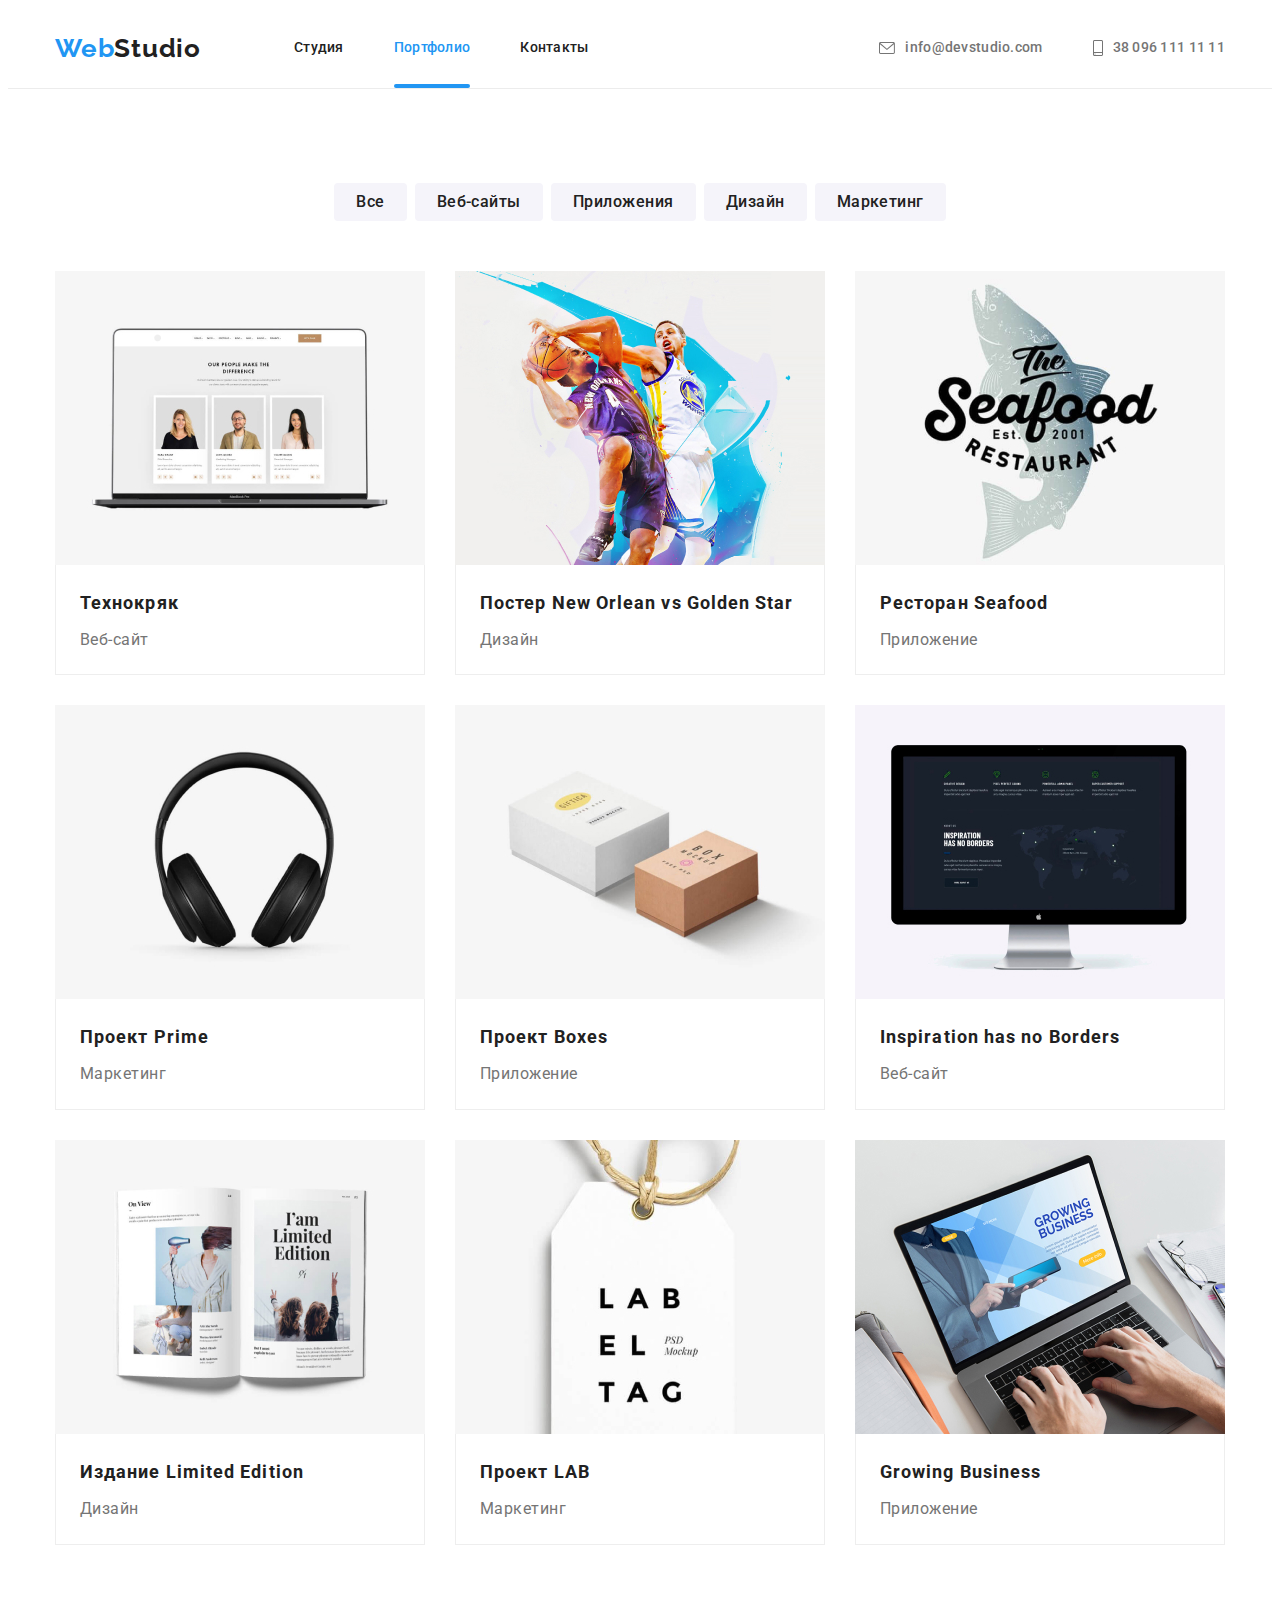
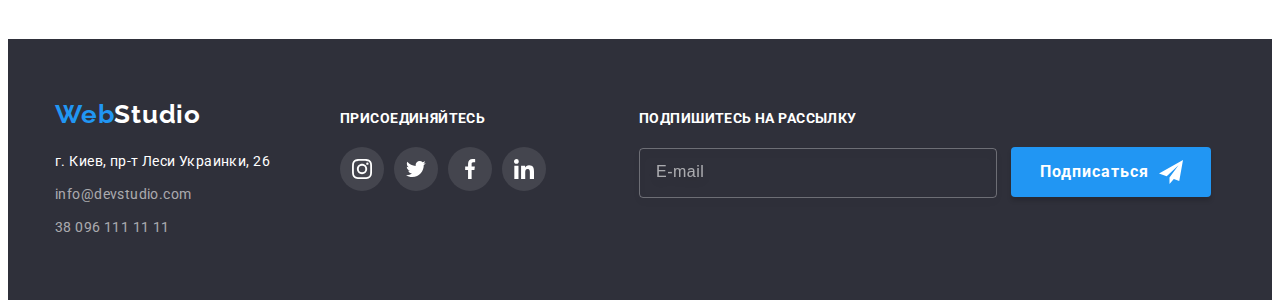
==== portfolio.html @ bb006e95 "Initial commit" ====
<!DOCTYPE html>
<html lang="en">
  <head>
    <meta charset="UTF-8" />
    <meta http-equiv="X-UA-Compatible" content="IE=edge" />
    <meta name="viewport" content="width=device-width, initial-scale=1.0" />
    <title>Document</title>
    
    <link rel="preconnect" href="https://fonts.googleapis.com" />
    <link rel="preconnect" href="https://fonts.gstatic.com" crossorigin />
    <link
      href="https://fonts.googleapis.com/css2?family=Neonderthaw&family=Raleway:wght@700&display=swap"
      rel="stylesheet"
    />
    <link rel="preconnect" href="https://fonts.googleapis.com" />
    <link rel="preconnect" href="https://fonts.gstatic.com" crossorigin />
    <link
      href="https://fonts.googleapis.com/css2?family=Roboto:wght@400;500;700;900&display=swap"
      rel="stylesheet"
    /> <link rel="stylesheet" href="https://cdnjs.cloudflare.com/ajax/libs/modern-normalize/1.1.0/modern-normalize.min.css" integrity="sha512-wpPYUAdjBVSE4KJnH1VR1HeZfpl1ub8YT/NKx4PuQ5NmX2tKuGu6U/JRp5y+Y8XG2tV+wKQpNHVUX03MfMFn9Q==" crossorigin="anonymous" referrerpolicy="no-referrer" />
    <link rel="stylesheet" href="./css/styles.css" />
  </head>
  
  <body>
    <header class="header">
      <div class="container-h nav-main">
      <a class="logo" href=""><span>Web</span>Studio</a>
      <nav>
        <ul class="pf-list">
          <li class="list"><a class="link " href="./index.html">Студия</a></li>
          <li class="list">
            <a class="link current" href=>Портфолио</a>
          </li>
          <li class="list"><a class="link" href="">Контакты</a></li>
        </ul>
      </nav>
     <div class="nav-flex">
      <a class="kontakt" href="mailto:info@devstudio.com"><svg class="kontakt-icon" width="16" height="12">
        <use href="./images/sprite.svg#icon-envelope"></use></svg>info@devstudio.com</a>
      <a class="kontakt" href="tel:+380961111111"><svg class="kontakt-icon" width="10" height="16">
        <use href="./images/sprite.svg#icon-smartphone"></use>        
      </svg>38 096 111 11 11</a>
      </div>
      </div>
    </header>
    <main>
      <!-- создаю список кнопок для блока фильтер -->
      <section class="portfolio">
        <div class="container">
         <div class="frame">  
          <ul class="filter">
        <li class="list-button"><button class="button" type="button">Все</button></li>
        <li class="list-button"><button class="button" type="button">Веб-сайты</button></li>
        <li class="list-button"><button class="button" type="button">Приложения</button></li>
        <li class="list-button"><button class="button" type="button">Дизайн</button></li>
        <li class="list-button"><button class="button" type="button">Маркетинг</button></li>
      </ul>
      </div>  
      <!-- создаю секцию портфолио -->
      <!-- <h1>Портфолио</h1> Логический заголовок -->
     <ul class="list-project">
         <li class="item"> 
             <a class=" link-projekt" href="">
              <div class="move-up">  
            <img
              src="./images/tehcrack.jpg"
              alt="Технокряк"
              width="370"
              height="294"
            />
            <p class="desc-card">Ресурс предлагает комплексные предложения с разным уровнем функционала и сервисов. Все это позволит посетителю получить исчерпывающие сведения о компании или частном лице.</p></div>
            <div class="desc-item"> 
            <h2 class="title">Технокряк</h1>
            <p class="desc">Веб-сайт</p></div></a>
            
          </li>
          
          <li class="item"> <a class="link-projekt" href="">
            <div class="move-up">
            <img
              src="./images/new-orlean.jpg"
              alt="Постер"
              width="370"
              height="294"
            />  <p class="desc-card">Ресурс предлагает комплексные предложения с разным уровнем функционала и сервисов. Все это позволит посетителю получить исчерпывающие сведения о компании или частном лице.</p></div><div class="desc-item">
            <h2 class="title">Постер New Orlean vs Golden Star</h1>
            <p class="desc">Дизайн</p></div></a>
          </li>
          <li class="item"> <a class="link-projekt" href="">
           <div class="move-up"> <img
              src="./images/seafood.jpg"
              alt="Морепродукты"
              width="370"
              height="294"
            />  <p class="desc-card">Ресурс предлагает комплексные предложения с разным уровнем функционала и сервисов. Все это позволит посетителю получить исчерпывающие сведения о компании или частном лице.</p></div><div class="desc-item">
            <h2 class="title">Ресторан Seafood</h1>
            <p class="desc">Приложение</p></div></a>
          </li>
          <li class="item"> <a class="link-projekt" href="">
           <div class="move-up"> <img
              src="./images/prime.jpg"
              alt="Наушники"
              width="370"
              height="294"
            />  <p class="desc-card">Ресурс предлагает комплексные предложения с разным уровнем функционала и сервисов. Все это позволит посетителю получить исчерпывающие сведения о компании или частном лице.</p></div><div class="desc-item">
            <h2 class="title">Проект Prime</h1>
            <p class="desc">Маркетинг</p></div></a>
          </li>
          
          <li class="item"> <a class="link-projekt" href="">
            <div class="move-up"><img
              src="./images/boxes.jpg"
              alt="Посылка"
              width="370"
              height="294"
            />  <p class="desc-card">Ресурс предлагает комплексные предложения с разным уровнем функционала и сервисов. Все это позволит посетителю получить исчерпывающие сведения о компании или частном лице.</p></div><div class="desc-item">
            <h2 class="title">Проект Boxes</h1>
            <p class="desc">Приложение</p></div></a>
          </li>
          <li class="item"> <a class="link-projekt" href="">
            <div class="move-up"><img
              src="./images/borders.jpg"
              alt="Интерпритация границ"
              width="370"
              height="294"
            />  <p class="desc-card">Ресурс предлагает комплексные предложения с разным уровнем функционала и сервисов. Все это позволит посетителю получить исчерпывающие сведения о компании или частном лице.</p></div><div class="desc-item">
            <h2 class="title">Inspiration has no Borders</h1>
            <p class="desc">Веб-сайт</p></div></a>
          </li>
          <li class="item"> <a class="link-projekt" href="">
            <div class="move-up"><img
              src="./images/limited-edition.jpg"
              alt="Ограниченное издание"
              width="370"
              height="294"
            />  <p class="desc-card">Ресурс предлагает комплексные предложения с разным уровнем функционала и сервисов. Все это позволит посетителю получить исчерпывающие сведения о компании или частном лице.</p></div><div class="desc-item">
            <h2 class="title">Издание Limited Edition</h1>
            <p class="desc">Дизайн</p></div></a>
          </li>
          <li class="item"> <a class="link-projekt" href="">
            <div class="move-up"><img src="./images/lab.jpg" alt="Лейбел" width="370" height="294" />
             <p class="desc-card">Ресурс предлагает комплексные предложения с разным уровнем функционала и сервисов. Все это позволит посетителю получить исчерпывающие сведения о компании или частном лице.</p></div> <div class="desc-item"><h2 class="title">Проект LAB</h2>
            <p class="desc">Маркетинг</p></div></a>
          </li>
          <li class="item"> <a class="link-projekt" href="">
            <div class="move-up"><img
              src="./images/growing-bussines.jpg"
              alt="Бизнес рост"
              width="370"
              height="294"
            /> <p class="desc-card">Ресурс предлагает комплексные предложения с разным уровнем функционала и сервисов. Все это позволит посетителю получить исчерпывающие сведения о компании или частном лице.</p></div> <div class="desc-item">
            <h2 class="title">Growing Business</h1>
            <p class="desc">Приложение</p></div></a>
          </li>
        </ul>
        </div>
      </section>
    </main>
  </body>

 <footer class="footer">
      <div class="container">
        <div class="right-flex">
        <div class="otstup">
          <a class="logo-footer" href=""><span>Web</span>Studio</a>
       <address class="address">г. Киев, пр-т Леси Украинки, 26</address>
      <address class="address-kontakt">
        <a class="info" href="mailto:info@devstudio.com">info@devstudio.com</a><br />
        <a class="info" href="tel:+380961111111">38 096 111 11 11</a>
      </address>
      </div>
      <div class="footer-flex">
       <p class="push-net">Присоединяйтесь</P>
       <ul class="footer-list"><li class="footer-link"><a class="link-icon" href=""><svg class="link-svg" width="20" height="20"><use href="./images/sprite.svg#icon-instagram-footer"></use></svg></a></li>
       <li class="footer-link"><a class="link-icon" href=""><svg class="link-svg" width="20" height="20"><use href="./images/sprite.svg#icon-group-footer"></use></svg></a></li>
       <li class="footer-link"><a class="link-icon" href=""><svg class="link-svg" width="20" height="20"><use href="./images/sprite.svg#icon-facebook-footer"></use></svg></a></li>
       <li class="footer-link"><a class="link-icon" href=""><svg class="link-svg" width="20" height="20"><use href="./images/sprite.svg#icon-linkedin-footer"></use></svg></a></li></ul>
      </div>
       <!-- начинаю делать форму на подписку -->
        <form class="subscribe" action="" >
          <label class="sign-up" for="email" name="user email">Подпишитесь на рассылку</label>
         <div> <input class="put-sign" id="email" type="email" placeholder="E-mail">
          <button class="sign-up-button" type="submit">Подписаться<svg class="send-svg" width="24" height="24">
            <use href="./images/sprite.svg#icon-send"></use></svg></button></div>
        </form>
      </div>
        </div>
      
    </footer>
</html>
---- css/styles.css ----
/* создаем палитру цветов */
/* цвет фона #FFFFFF */
/* основной цвет #212121 */
/* второй цвет  #757575 */
/* цвет акцента  color: #2196F3;*/

:root {
  --akcent-color: #2196f3;
  --second-color: #757575;
  --background: #f5f4fa;
  --white-color: #ffffff;
}

html {
  box-sizing: border-box;
}
*,
*::before,
*::after {
  box-sizing: border-box;
}

body {
  background-color: #ffffff;
  color: #212121;
  font-family: Roboto, sans-serif;
}

img {
  display: block;
}

/*оформляем шапку  */
/* логотип */
.header {
  border-bottom: 1px solid #ececec;
}

.container-h {
  width: 1200px;
  padding: 0 15px;
  margin-left: auto;
  margin-right: auto;
}
.container {
  width: 1200px;
  padding: 0 15px;
  margin-left: auto;
  margin-right: auto;
}

.nav-main {
  display: flex;
  align-items: center;
}

.logo {
  font-family: Raleway;
  font-weight: 700;
  font-size: 26px;
  line-height: 1.19;
  letter-spacing: 0.03em;
  text-decoration: none;
  color: #212121;
}

.logo span {
  color: var(--akcent-color);
}

/* .logo:hover,
.logo:focus {
  text-decoration: underline var(--akcent-color);
} */

.pf-list {
  display: flex;
  margin-left: 93px;
  margin-top: 0;
  margin-bottom: 0;
  padding: 0;
  font-weight: 500;
  font-size: 14px;
  line-height: 1.14;
  letter-spacing: 0.02em;
  list-style: none;
}
.pf-list .list:not(:last-child) {
  margin-right: 50px;
}

.link {
  display: block;
  text-decoration: none;
  list-style: none;
  color: #212121;
  padding-top: 32px;
  padding-bottom: 32px;

  transition-property: color;
  transition-duration: 250ms;
  transition-timing-function: cubic-bezier(0.4, 0, 0.2, 1);
}

.link.current {
  position: relative;
  color: var(--akcent-color);
  text-decoration: none;
}

/* начинаю делать нижнее подчеркивание на текущей странице */

.link.current::after {
  content: "";
  display: block;
  position: absolute;
  width: 100%;
  height: 4px;
  bottom: 0;
  background: #2196f3;
  border-radius: 2px;
}

/*  */

.link:hover,
.link:focus {
  color: var(--akcent-color);
}

.kontakt {
  text-decoration: none;
  color: var(--second-color);
  font-family: Roboto;
  font-weight: 500;
  font-size: 14px;
  line-height: 1.14;
  letter-spacing: 0.02em;
  display: flex;
  align-items: center;

  transition: color 250ms cubic-bezier(0.4, 0, 0.2, 1),
    fill 250ms cubic-bezier(0.4, 0, 0.2, 1);
}
.kontakt-icon {
  margin-right: 10px;
}
.kontakt-icon {
  fill: currentColor;
}
.nav-flex {
  display: flex;
  margin-left: auto;
}
.nav-flex .kontakt:not(:last-child) {
  margin-right: 50px;
}

.kontakt:hover,
.kontakt:focus {
  color: var(--akcent-color);
  fill: var(--akcent-color);
}

/* начинаю оформление кнопок */
.portfolio {
  /* margin-top: 94px; - спорный момент */
  padding-top: 94px;
  padding-bottom: 94px;
}
/* .frame {
} */
.filter {
  list-style: none;
  display: flex;
  justify-content: center;
  margin: 0;
  padding: 0;
  margin-bottom: 50px;
}
.filter .list-button:not(:last-child) {
  margin-right: 8px;
}

.button {
  padding-top: 6px;
  padding-bottom: 6px;
  padding-left: 22px;
  padding-right: 22px;
  font-family: Roboto;
  font-weight: 500;
  font-size: 16px;
  line-height: 1.6;
  text-align: center;
  letter-spacing: 0.03em;
  color: #212121;
  background-color: #f5f4fa;
  border: none;
  border-radius: 4px;
  cursor: pointer;
  transition: background-color 250ms cubic-bezier(0.4, 0, 0.2, 1),
    box-shadow 250ms cubic-bezier(0.4, 0, 0.2, 1);
}

.button:hover,
.button:focus {
  color: #ffffff;
  background-color: var(--akcent-color);
}
/* начинаю делать секцию с проэктами */
.link-projekt {
  text-decoration: none;
  color: inherit;
}

.list-project {
  list-style: none;
  display: flex;
  flex-wrap: wrap;
  /* margin: -15px; - древний способ */
  /* margin: -15px -15px; */
  margin: 0;
  /* адаптивный метод  */
  /* margin-right: -30px;
  margin-top: -30px; */
  padding: 0;
}
/* олдскул */
/* .list-project .item {
  margin: 15px 15px;
} */

/* чере функци calc адаптивный способ */
/* .list-project .item {
  flex-basis: calc(100% / 3 - 30px);
  margin-left: 30px;
  margin-top: 30px;
} */

.list-project .item {
  position: relative;
  width: 370px;
  /* margin: 15px; - древний способ */
  margin-right: 30px;
  background-color: #ffffff;
  transition: box-shadow 250ms cubic-bezier(0.4, 0, 0.2, 1);
}

/* начинаю делать анимацию */
.move-up {
  position: relative;
  overflow: hidden;
}
.desc-card {
  position: absolute;
  top: 0;

  width: 100%;
  height: 100%;
  transform: translateY(100%);
  margin: 0;
  padding: 63px 24px;
  font-size: 18px;
  line-height: 1.55;
  color: #ffffff;
  background-color: rgba(33, 150, 243, 0.9);
  letter-spacing: 0.03em;
  transition: transform 250ms cubic-bezier(0.4, 0, 0.2, 1);
  /* overflow: hidden; */
  opacity: 0;
}

.list-project .item:hover,
.list-project .item:focus {
  box-shadow: 0px 1px 1px rgba(0, 0, 0, 0.12), 0px 4px 4px rgba(0, 0, 0, 0.06),
    1px 4px 6px rgba(0, 0, 0, 0.16);
  cursor: pointer;
}

.item:hover .desc-card,
.item:focus .desc-card {
  transform: translateY(0);
  opacity: 1;
}

.list-project .item:nth-last-child(-n + 6) {
  margin-top: 30px;
}
.list-project .item:nth-child(3n) {
  margin-right: 0;
}
.title {
  margin-top: 0;
  margin-bottom: 4px;
  font-weight: 700;
  font-size: 18px;
  line-height: 2;
  letter-spacing: 0.06em;
}

/* .title:hover {
  color: var(--akcent-color);
  cursor: default;
} */

.desc {
  margin-top: 0;
  margin-bottom: 0;
  font-size: 16px;
  line-height: 1.87;
  letter-spacing: 0.03em;
  color: var(--second-color);
}
.desc-item {
  padding-top: 20px;
  padding-bottom: 20px;
  padding-left: 24px;
  border-bottom: 1px solid #eeeeee;
  border-left: 1px solid #eeeeee;
  border-right: 1px solid #eeeeee;
}
/*начинаю работу над футером */
.otstup {
  margin-right: 70px;
}
.address {
  /* max-width: 231px;
  margin-right: 70px; */
  font-size: 14px;
  line-height: 1.7;
  letter-spacing: 0.03em;
  color: #ffffff;
  font-style: normal;
  margin-top: 20px;
  margin-bottom: 9px;
}
.address-kontakt {
  display: inline;
}
.info {
  display: inline-flex;
}
.footer {
  background: #2f303a;
  padding-top: 60px;
  padding-bottom: 60px;
}
.info {
  text-decoration: none;
  font-size: 14px;
  line-height: 1.7;
  letter-spacing: 0.03em;
  color: rgba(255, 255, 255, 0.6);
  font-style: normal;
  transition: color 250ms cubic-bezier(0.4, 0, 0.2, 1);
}
.info:hover,
.info:focus {
  color: var(--akcent-color);
}
.info:first-child {
  display: inline-block;
  margin-bottom: 9px;
}
.logo-footer {
  font-family: Raleway;
  font-weight: 700;
  font-size: 26px;
  line-height: 1.2;
  letter-spacing: 0.03em;
  text-decoration: none;
  color: #ffffff;
}

.logo-footer span {
  color: var(--akcent-color);
}

/* начинаю делать ссылки на соц-сети */
.footer-flex {
  display: flex;
  flex-direction: column;
  padding-top: 12px;
  margin-right: 93px;
}
.right-flex {
  display: flex;
}

.push-net {
  padding: 0;
  margin: 0;
  margin-bottom: 20px;
  font-weight: 700;
  font-size: 14px;
  line-height: 1.14;
  letter-spacing: 0.03em;
  text-transform: uppercase;

  color: #ffffff;
}

.footer-link {
  display: flex;
  list-style: none;
  /* width: 44px;
  height: 44px;
  border-radius: 50%;
  background-color: rgba(255, 255, 255, 0.1);*/
  justify-content: center;
  align-items: center;
  cursor: pointer;
}

.link-icon {
  display: flex;
  width: 44px;
  height: 44px;
  border-radius: 50%;
  background-color: rgba(255, 255, 255, 0.1);
  justify-content: center;
  align-items: center;
  fill: var(--white-color);
  transition: background-color 250ms cubic-bezier(0.4, 0, 0.2, 1);
}

.footer-list {
  padding: 0;
  margin: 0;
  display: flex;
  justify-content: flex-start;
}
.footer-link:not(:last-child) {
  margin-right: 10px;
}

.link-svg {
  fill: #ffffff;
}

/* .footer-link:hover {
  background-color: var(--akcent-color);
} */

.link-icon:hover,
.link-icon:focus {
  background-color: var(--akcent-color);
}

/* начинаю делать форму на подписку  */
.subscribe {
  display: flex;
  flex-direction: column;
  padding-top: 12px;
}

.sign-up {
  margin-bottom: 20px;
  color: var(--white-color);
  font-weight: 700;
  font-size: 14px;
  line-height: 1.14;
  letter-spacing: 0.03em;
  text-transform: uppercase;
}

.sign-up-button {
  display: inline-flex;
  align-items: center;
  padding: 10px 28px 10px 29px;
  color: var(--white-color);
  background-color: var(--akcent-color);
  box-shadow: 0px 4px 4px rgba(0, 0, 0, 0.15);
  border-radius: 4px;
  border: none;
  font-family: Roboto;
  font-weight: 700;
  font-size: 16px;
  line-height: 30px;
  text-align: center;
  letter-spacing: 0.06em;
  cursor: pointer;
}

.put-sign {
  width: 358px;
  height: 50px;
  margin-right: 10px;
  padding: 15px 16px;
  color: var(--white-color);
  background-color: transparent;
  border: 1px solid rgba(255, 255, 255, 0.3);
  filter: drop-shadow(0px 4px 4px rgba(0, 0, 0, 0.15));
  border-radius: 4px;
  transition: border 250ms cubic-bezier(0.4, 0, 0.2, 1);
}

.put-sign::placeholder {
  color: rgba(255, 255, 255, 0.6);
  font-weight: 400;
  font-size: 16px;
  line-height: 1.25;
  letter-spacing: 0.03em;
}

.put-sign:focus {
  border: 1px solid var(--akcent-color);
  outline: none;
}

.send-svg {
  margin-left: 10px;
}
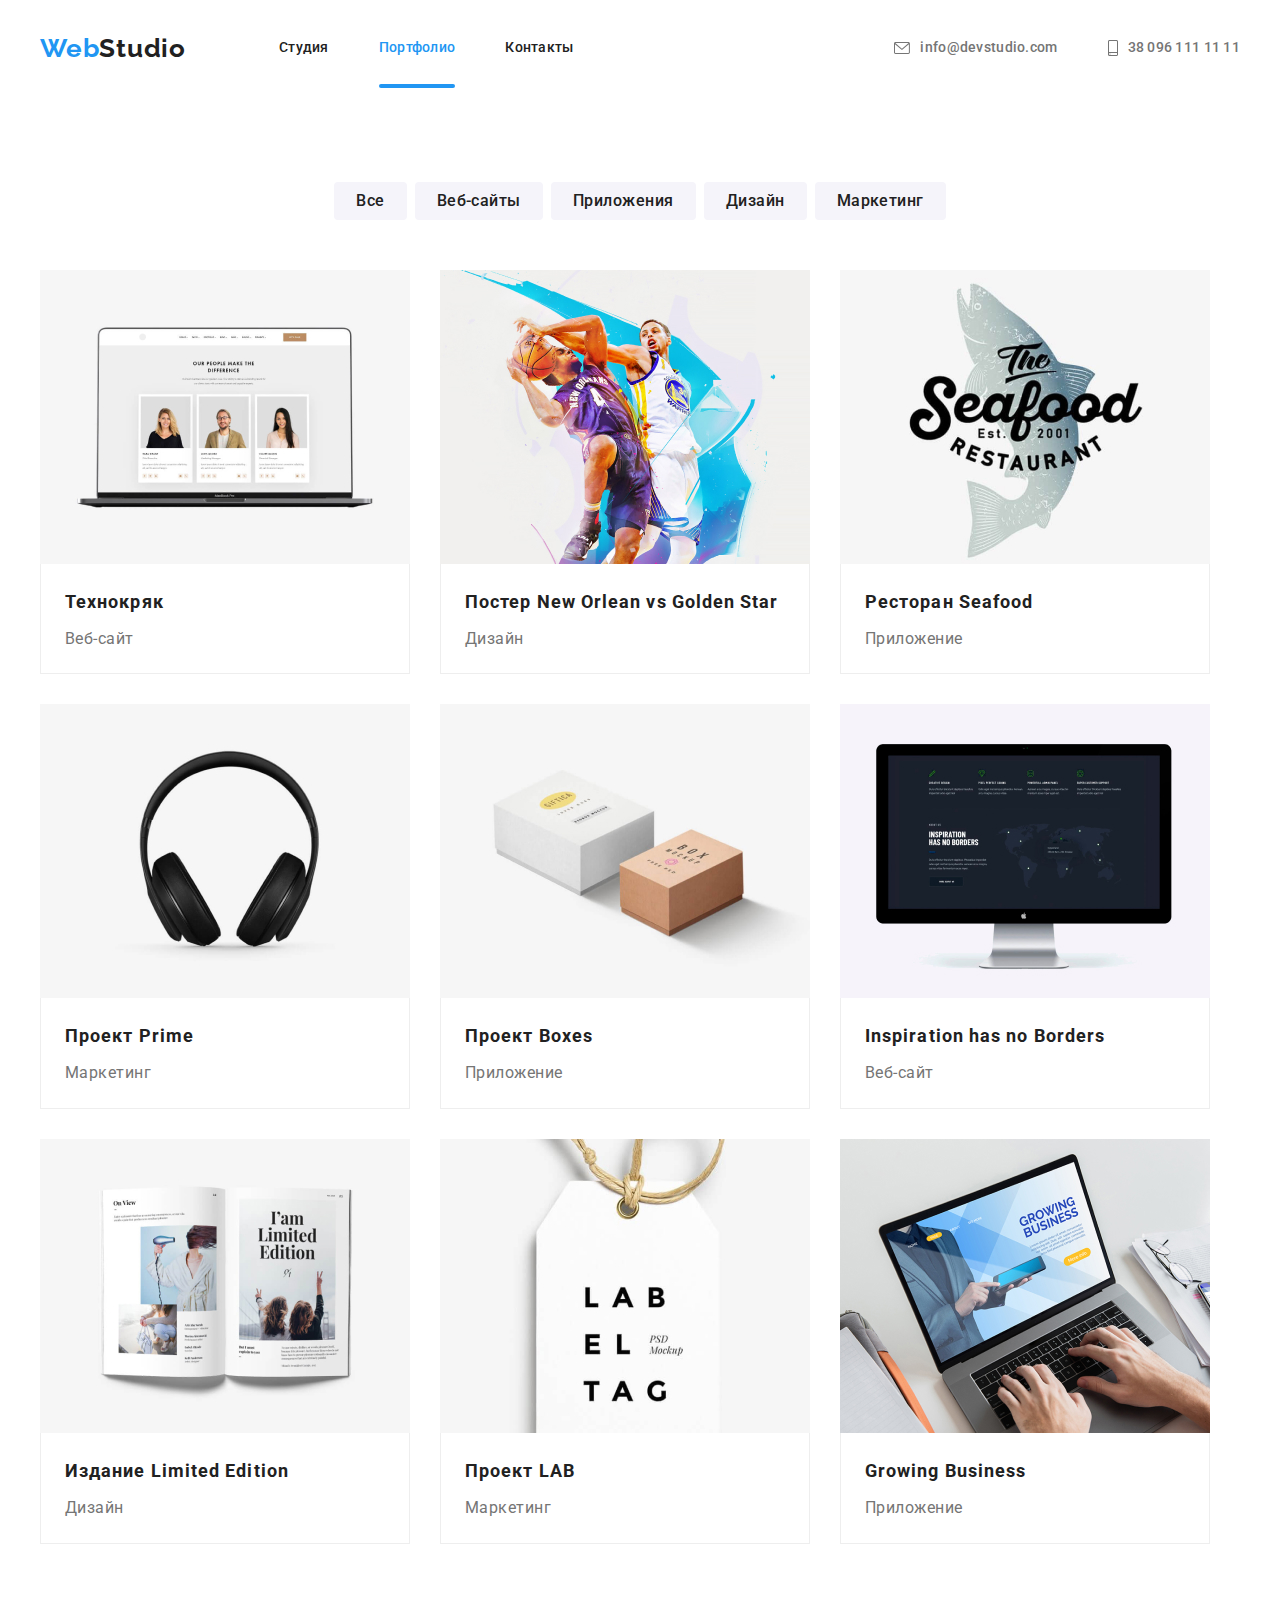
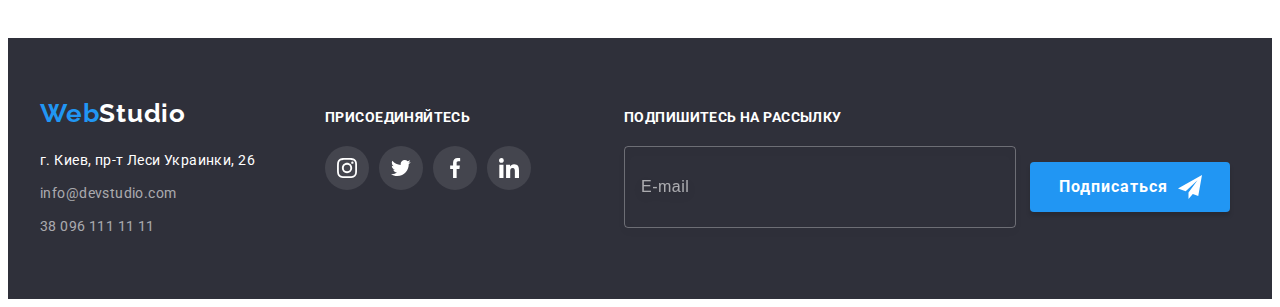
==== commit ce4366a7: "Закончил дз" ====
--- a/portfolio.html
+++ b/portfolio.html
@@ -18,26 +18,28 @@
       href="https://fonts.googleapis.com/css2?family=Roboto:wght@400;500;700;900&display=swap"
       rel="stylesheet"
     /> <link rel="stylesheet" href="https://cdnjs.cloudflare.com/ajax/libs/modern-normalize/1.1.0/modern-normalize.min.css" integrity="sha512-wpPYUAdjBVSE4KJnH1VR1HeZfpl1ub8YT/NKx4PuQ5NmX2tKuGu6U/JRp5y+Y8XG2tV+wKQpNHVUX03MfMFn9Q==" crossorigin="anonymous" referrerpolicy="no-referrer" />
-    <link rel="stylesheet" href="./css/styles.css" />
+    <link rel="stylesheet" href="./css/portfolio.min.css" />
   </head>
   
   <body>
+    <!--  Делаю шапку    -->
     <header class="header">
-      <div class="container-h nav-main">
-      <a class="logo" href=""><span>Web</span>Studio</a>
+      <div class="container-h header__nav-main">
+      <a class="header__logo" href=""><span>Web</span>Studio</a>
       <nav>
-        <ul class="pf-list">
-          <li class="list"><a class="link " href="./index.html">Студия</a></li>
-          <li class="list">
-            <a class="link current" href=>Портфолио</a>
-          </li>
-          <li class="list"><a class="link" href="">Контакты</a></li>
+        <ul class="header__pf-list">
+          <li class="header__list"><a class="header__link" href="./index.html">Студия</a></li>
+          <li class="header__list">
+            <a class="header__link  header--current" href="">Портфолио</a>
+          </li>
+          <li class="header__list"><a class="header__link" href="">Контакты</a></li>
         </ul>
       </nav>
-     <div class="nav-flex">
-      <a class="kontakt" href="mailto:info@devstudio.com"><svg class="kontakt-icon" width="16" height="12">
-        <use href="./images/sprite.svg#icon-envelope"></use></svg>info@devstudio.com</a>
-      <a class="kontakt" href="tel:+380961111111"><svg class="kontakt-icon" width="10" height="16">
+     <div class="header__nav-flex">
+      <a class="header__kontakt" href="mailto:info@devstudio.com"><svg class="header__kontakt-icon" width="16" height="12">
+        <use href="./images/sprite.svg#icon-envelope"></use>        
+      </svg>info@devstudio.com</a>
+      <a class="header__kontakt" href="tel:+380961111111"><svg class="header__kontakt-icon" width="10" height="16">
         <use href="./images/sprite.svg#icon-smartphone"></use>        
       </svg>38 096 111 11 11</a>
       </div>
@@ -47,110 +49,124 @@
       <!-- создаю список кнопок для блока фильтер -->
       <section class="portfolio">
         <div class="container">
-         <div class="frame">  
-          <ul class="filter">
-        <li class="list-button"><button class="button" type="button">Все</button></li>
-        <li class="list-button"><button class="button" type="button">Веб-сайты</button></li>
-        <li class="list-button"><button class="button" type="button">Приложения</button></li>
-        <li class="list-button"><button class="button" type="button">Дизайн</button></li>
-        <li class="list-button"><button class="button" type="button">Маркетинг</button></li>
+         <div class="portfolio__frame">  
+          <ul class="portfolio__filter">
+        <li class="portfolio__list-button"><button class="portfolio__button" type="button">Все</button></li>
+        <li class="portfolio__list-button"><button class="portfolio__button" type="button">Веб-сайты</button></li>
+        <li class="portfolio__list-button"><button class="portfolio__button" type="button">Приложения</button></li>
+        <li class="portfolio__list-button"><button class="portfolio__button" type="button">Дизайн</button></li>
+        <li class="portfolio__list-button"><button class="portfolio__button" type="button">Маркетинг</button></li>
       </ul>
       </div>  
       <!-- создаю секцию портфолио -->
       <!-- <h1>Портфолио</h1> Логический заголовок -->
-     <ul class="list-project">
-         <li class="item"> 
-             <a class=" link-projekt" href="">
-              <div class="move-up">  
+     <ul class="portfolio__list-project">
+         <li class="portfolio__item"> 
+             <a class=" portfolio__link-projekt" href="">
+              <div class="portfolio__move-up">  
             <img
               src="./images/tehcrack.jpg"
               alt="Технокряк"
               width="370"
               height="294"
             />
-            <p class="desc-card">Ресурс предлагает комплексные предложения с разным уровнем функционала и сервисов. Все это позволит посетителю получить исчерпывающие сведения о компании или частном лице.</p></div>
-            <div class="desc-item"> 
-            <h2 class="title">Технокряк</h1>
-            <p class="desc">Веб-сайт</p></div></a>
+            <p class="portfolio__desc-card">Ресурс предлагает комплексные предложения с разным уровнем функционала и сервисов. Все это позволит посетителю получить исчерпывающие сведения о компании или частном лице.</p></div>
+            <div class="portfolio__desc-item"> 
+            <h2 class="portfolio__title">Технокряк</h1>
+            <p class="portfolio__desc">Веб-сайт</p></div></a>
             
           </li>
           
-          <li class="item"> <a class="link-projekt" href="">
-            <div class="move-up">
+          <li class="portfolio__item"> <a class="portfolio__link-projekt" href="">
+            <div class="portfolio__move-up">
             <img
               src="./images/new-orlean.jpg"
               alt="Постер"
               width="370"
               height="294"
-            />  <p class="desc-card">Ресурс предлагает комплексные предложения с разным уровнем функционала и сервисов. Все это позволит посетителю получить исчерпывающие сведения о компании или частном лице.</p></div><div class="desc-item">
-            <h2 class="title">Постер New Orlean vs Golden Star</h1>
-            <p class="desc">Дизайн</p></div></a>
-          </li>
-          <li class="item"> <a class="link-projekt" href="">
-           <div class="move-up"> <img
+            />  <p class="portfolio__desc-card">Ресурс предлагает комплексные предложения с разным уровнем функционала и сервисов. Все это позволит посетителю получить исчерпывающие сведения о компании или частном лице.</p></div>
+            <div class="portfolio__desc-item">
+            <h2 class="portfolio__title">Постер New Orlean vs Golden Star</h1>
+            <p class="portfolio__desc">Дизайн</p></div></a>
+          </li>
+          <li class="portfolio__item"> <a class="portfolio__link-projekt" href="">
+           <div class="portfolio__move-up"> <img
               src="./images/seafood.jpg"
               alt="Морепродукты"
               width="370"
               height="294"
-            />  <p class="desc-card">Ресурс предлагает комплексные предложения с разным уровнем функционала и сервисов. Все это позволит посетителю получить исчерпывающие сведения о компании или частном лице.</p></div><div class="desc-item">
-            <h2 class="title">Ресторан Seafood</h1>
-            <p class="desc">Приложение</p></div></a>
-          </li>
-          <li class="item"> <a class="link-projekt" href="">
-           <div class="move-up"> <img
+            /> 
+             <p class="portfolio__desc-card">Ресурс предлагает комплексные предложения с разным уровнем функционала и сервисов. Все это позволит посетителю получить исчерпывающие сведения о компании или частном лице.</p></div>
+             <div class="portfolio__desc-item">
+            <h2 class="portfolio__title">Ресторан Seafood</h1>
+            <p class="portfolio__desc">Приложение</p></div></a>
+          </li>
+          <li class="portfolio__item"> <a class="portfolio__link-projekt" href="">
+           <div class="portfolio__move-up"> <img
               src="./images/prime.jpg"
               alt="Наушники"
               width="370"
               height="294"
-            />  <p class="desc-card">Ресурс предлагает комплексные предложения с разным уровнем функционала и сервисов. Все это позволит посетителю получить исчерпывающие сведения о компании или частном лице.</p></div><div class="desc-item">
-            <h2 class="title">Проект Prime</h1>
-            <p class="desc">Маркетинг</p></div></a>
+            /> 
+             <p class="portfolio__desc-card">Ресурс предлагает комплексные предложения с разным уровнем функционала и сервисов. Все это позволит посетителю получить исчерпывающие сведения о компании или частном лице.</p></div>
+             <div class="portfolio__desc-item">
+            <h2 class="portfolio__title">Проект Prime</h1>
+            <p class="portfolio__desc">Маркетинг</p></div></a>
           </li>
           
-          <li class="item"> <a class="link-projekt" href="">
-            <div class="move-up"><img
+          <li class="portfolio__item"> <a class="portfolio__link-projekt" href="">
+            <div class="portfolio__move-up"><img
               src="./images/boxes.jpg"
               alt="Посылка"
               width="370"
               height="294"
-            />  <p class="desc-card">Ресурс предлагает комплексные предложения с разным уровнем функционала и сервисов. Все это позволит посетителю получить исчерпывающие сведения о компании или частном лице.</p></div><div class="desc-item">
-            <h2 class="title">Проект Boxes</h1>
-            <p class="desc">Приложение</p></div></a>
-          </li>
-          <li class="item"> <a class="link-projekt" href="">
-            <div class="move-up"><img
+            />  
+            <p class="portfolio__desc-card">Ресурс предлагает комплексные предложения с разным уровнем функционала и сервисов. Все это позволит посетителю получить исчерпывающие сведения о компании или частном лице.</p></div>
+            <div class="portfolio__desc-item">
+            <h2 class="portfolio__title">Проект Boxes</h1>
+            <p class="portfolio__desc">Приложение</p></div></a>
+          </li>
+          <li class="portfolio__item"> <a class="portfolio__link-projekt" href="">
+            <div class="portfolio__move-up"><img
               src="./images/borders.jpg"
               alt="Интерпритация границ"
               width="370"
               height="294"
-            />  <p class="desc-card">Ресурс предлагает комплексные предложения с разным уровнем функционала и сервисов. Все это позволит посетителю получить исчерпывающие сведения о компании или частном лице.</p></div><div class="desc-item">
-            <h2 class="title">Inspiration has no Borders</h1>
-            <p class="desc">Веб-сайт</p></div></a>
-          </li>
-          <li class="item"> <a class="link-projekt" href="">
-            <div class="move-up"><img
+            /> 
+             <p class="portfolio__desc-card">Ресурс предлагает комплексные предложения с разным уровнем функционала и сервисов. Все это позволит посетителю получить исчерпывающие сведения о компании или частном лице.</p></div>
+             <div class="portfolio__desc-item">
+            <h2 class="portfolio__title">Inspiration has no Borders</h1>
+            <p class="portfolio__desc">Веб-сайт</p></div></a>
+          </li>
+          <li class="portfolio__item"> <a class="portfolio__link-projekt" href="">
+            <div class="portfolio__move-up"><img
               src="./images/limited-edition.jpg"
               alt="Ограниченное издание"
               width="370"
               height="294"
-            />  <p class="desc-card">Ресурс предлагает комплексные предложения с разным уровнем функционала и сервисов. Все это позволит посетителю получить исчерпывающие сведения о компании или частном лице.</p></div><div class="desc-item">
-            <h2 class="title">Издание Limited Edition</h1>
-            <p class="desc">Дизайн</p></div></a>
-          </li>
-          <li class="item"> <a class="link-projekt" href="">
-            <div class="move-up"><img src="./images/lab.jpg" alt="Лейбел" width="370" height="294" />
-             <p class="desc-card">Ресурс предлагает комплексные предложения с разным уровнем функционала и сервисов. Все это позволит посетителю получить исчерпывающие сведения о компании или частном лице.</p></div> <div class="desc-item"><h2 class="title">Проект LAB</h2>
-            <p class="desc">Маркетинг</p></div></a>
-          </li>
-          <li class="item"> <a class="link-projekt" href="">
-            <div class="move-up"><img
+            />  
+            <p class="portfolio__desc-card">Ресурс предлагает комплексные предложения с разным уровнем функционала и сервисов. Все это позволит посетителю получить исчерпывающие сведения о компании или частном лице.</p></div>
+            <div class="portfolio__desc-item">
+            <h2 class="portfolio__title">Издание Limited Edition</h1>
+            <p class="portfolio__desc">Дизайн</p></div></a>
+          </li>
+          <li class="portfolio__item"> <a class="portfolio__link-projekt" href="">
+            <div class="portfolio__move-up"><img src="./images/lab.jpg" alt="Лейбел" width="370" height="294" />
+             <p class="portfolio__desc-card">Ресурс предлагает комплексные предложения с разным уровнем функционала и сервисов. Все это позволит посетителю получить исчерпывающие сведения о компании или частном лице.</p></div> 
+             <div class="portfolio__desc-item"><h2 class="portfolio__title">Проект LAB</h2>
+            <p class="portfolio__desc">Маркетинг</p></div></a>
+          </li>
+          <li class="portfolio__item"> <a class="portfolio__link-projekt" href="">
+            <div class="portfolio__move-up"><img
               src="./images/growing-bussines.jpg"
               alt="Бизнес рост"
               width="370"
               height="294"
-            /> <p class="desc-card">Ресурс предлагает комплексные предложения с разным уровнем функционала и сервисов. Все это позволит посетителю получить исчерпывающие сведения о компании или частном лице.</p></div> <div class="desc-item">
-            <h2 class="title">Growing Business</h1>
-            <p class="desc">Приложение</p></div></a>
+            /> 
+            <p class="portfolio__desc-card">Ресурс предлагает комплексные предложения с разным уровнем функционала и сервисов. Все это позволит посетителю получить исчерпывающие сведения о компании или частном лице.</p></div> 
+            <div class="portfolio__desc-item">
+            <h2 class="portfolio__title">Growing Business</h1>
+            <p class="portfolio__desc">Приложение</p></div></a>
           </li>
         </ul>
         </div>
@@ -158,33 +174,36 @@
     </main>
   </body>
 
- <footer class="footer">
+ <!-- Начинаю делать подвал-->
+    <footer class="footer">
       <div class="container">
-        <div class="right-flex">
-        <div class="otstup">
-          <a class="logo-footer" href=""><span>Web</span>Studio</a>
-       <address class="address">г. Киев, пр-т Леси Украинки, 26</address>
-      <address class="address-kontakt">
-        <a class="info" href="mailto:info@devstudio.com">info@devstudio.com</a><br />
-        <a class="info" href="tel:+380961111111">38 096 111 11 11</a>
+        <div class="footer__right-flex">
+        <div class="footer__otstup">
+          <a class="footer__logo" href=""><span>Web</span>Studio</a>
+       <address class="footer__address">г. Киев, пр-т Леси Украинки, 26</address>
+      <address class="footer__address-kontakt">
+        <a class="footer__info" href="mailto:info@devstudio.com">info@devstudio.com</a><br />
+        <a class="footer__info" href="tel:+380961111111">38 096 111 11 11</a>
       </address>
       </div>
-      <div class="footer-flex">
-       <p class="push-net">Присоединяйтесь</P>
-       <ul class="footer-list"><li class="footer-link"><a class="link-icon" href=""><svg class="link-svg" width="20" height="20"><use href="./images/sprite.svg#icon-instagram-footer"></use></svg></a></li>
-       <li class="footer-link"><a class="link-icon" href=""><svg class="link-svg" width="20" height="20"><use href="./images/sprite.svg#icon-group-footer"></use></svg></a></li>
-       <li class="footer-link"><a class="link-icon" href=""><svg class="link-svg" width="20" height="20"><use href="./images/sprite.svg#icon-facebook-footer"></use></svg></a></li>
-       <li class="footer-link"><a class="link-icon" href=""><svg class="link-svg" width="20" height="20"><use href="./images/sprite.svg#icon-linkedin-footer"></use></svg></a></li></ul>
+      <div class="footer__flex">
+       <p class="footer__push-net">Присоединяйтесь</p>
+       <ul class="footer__list">
+         <li class="footer__link"><a class="footer__link-icon" href=""><svg class="footer__link-svg" width="20" height="20"><use href="./images/sprite.svg#icon-instagram-footer"></use></svg></a></li>
+       <li class="footer__link"><a class="footer__link-icon" href=""><svg class="footer__link-svg" width="20" height="20"><use href="./images/sprite.svg#icon-group-footer"></use></svg></a></li>
+       <li class="footer__link"><a class="footer__link-icon" href=""><svg class="footer__link-svg" width="20" height="20"><use href="./images/sprite.svg#icon-facebook-footer"></use></svg></a></li>
+       <li class="footer__link"><a class="footer__link-icon" href=""><svg class="footer__link-svg" width="20" height="20"><use href="./images/sprite.svg#icon-linkedin-footer"></use></svg></a></li></ul>
       </div>
        <!-- начинаю делать форму на подписку -->
-        <form class="subscribe" action="" >
-          <label class="sign-up" for="email" name="user email">Подпишитесь на рассылку</label>
-         <div> <input class="put-sign" id="email" type="email" placeholder="E-mail">
-          <button class="sign-up-button" type="submit">Подписаться<svg class="send-svg" width="24" height="24">
+        <form class="footer__subscribe" action="" >
+          <label class="footer__sign-up" for="email" name="user email">Подпишитесь на рассылку</label>
+         <div> <input class="footer__put-sign" id="email" type="email" placeholder="E-mail">
+          <button class="footer__sign-up-button" type="submit">Подписаться<svg class="footer__send-svg" width="24" height="24">
             <use href="./images/sprite.svg#icon-send"></use></svg></button></div>
         </form>
+
       </div>
         </div>
-      
-    </footer>
+        <!-- начинаю делать форму на подписку -->
+       </footer>
 </html>
--- a/css/portfolio.min.css
+++ b/css/portfolio.min.css
@@ -0,0 +1,2 @@
+:root{--akcent-color: #2196f3;--second-color: #757575;--background: #f5f4fa;--white-color: #ffffff;--gradient: rgba(47, 48, 58, 0.4);--kubik: 250ms cubic-bezier(0.4, 0, 0.2, 1)}.header__nav-main,.header__kontakt{display:-webkit-box;display:-ms-flexbox;display:flex;-webkit-box-align:center;-ms-flex-align:center;align-items:center}.header__pf-list,.header__kontakt{font-weight:500;font-size:14px;line-height:1.14}.portfolio{padding-bottom:94px;padding-top:94px}.portfolio__filter,.portfolio__list-project,.footer__push-net,.footer__list{margin:0;list-style:none;padding:0}body{background-color:#ffffff;color:#212121;font-family:Roboto, sans-serif}img{display:block}.container-h{width:1200px;padding:0 15px;margin-left:auto;margin-right:auto}.container{width:1200px;padding:0 15px;margin-left:auto;margin-right:auto}.header__logo{font-family:Raleway;font-weight:700;font-size:26px;line-height:1.19;letter-spacing:0.03em;text-decoration:none;color:#212121}.header__logo span{color:var(--akcent-color)}.header__pf-list{display:-webkit-box;display:-ms-flexbox;display:flex;margin-left:93px;margin-top:0;margin-bottom:0;padding:0;letter-spacing:0.02em;list-style:none}.header__pf-list .header__list:not(:last-child){margin-right:50px}.header__link{display:block;text-decoration:none;list-style:none;color:#212121;padding-top:32px;padding-bottom:32px;-webkit-transition:color 250ms cubic-bezier(0.4, 0, 0.2, 1);transition:color 250ms cubic-bezier(0.4, 0, 0.2, 1)}.header__link.header--current{position:relative;color:var(--akcent-color);text-decoration:none}.header__link.header--current::after{content:"";display:block;position:absolute;width:100%;height:4px;bottom:0;background:var(--akcent-color);border-radius:2px}.header__link:hover,.header__link:focus{color:var(--akcent-color)}.header__kontakt{text-decoration:none;color:var(--second-color);font-family:Roboto;letter-spacing:0.02em;-webkit-transition:color var(--kubik),fill var(--kubik);transition:color var(--kubik),fill var(--kubik)}.header__kontakt-icon{margin-right:10px;fill:currentColor}.header__kontakt:hover,.header__kontakt:focus{color:var(--akcent-color);fill:var(--akcent-color)}.header__kontakt:not(:last-child){margin-right:50px}.header__nav-flex{display:-webkit-box;display:-ms-flexbox;display:flex;margin-left:auto}.portfolio__filter{display:-webkit-box;display:-ms-flexbox;display:flex;-webkit-box-pack:center;-ms-flex-pack:center;justify-content:center;margin-bottom:50px}.portfolio__filter .portfolio__list-button:not(:last-child){margin-right:8px}.portfolio__button{padding-top:6px;padding-bottom:6px;padding-left:22px;padding-right:22px;font-family:Roboto;font-weight:500;font-size:16px;line-height:1.6;text-align:center;letter-spacing:0.03em;color:#212121;background-color:#f5f4fa;border:none;border-radius:4px;cursor:pointer;-webkit-transition:background-color 250ms cubic-bezier(0.4, 0, 0.2, 1),-webkit-box-shadow 250ms cubic-bezier(0.4, 0, 0.2, 1);transition:background-color 250ms cubic-bezier(0.4, 0, 0.2, 1),-webkit-box-shadow 250ms cubic-bezier(0.4, 0, 0.2, 1);transition:background-color 250ms cubic-bezier(0.4, 0, 0.2, 1),box-shadow 250ms cubic-bezier(0.4, 0, 0.2, 1);transition:background-color 250ms cubic-bezier(0.4, 0, 0.2, 1),box-shadow 250ms cubic-bezier(0.4, 0, 0.2, 1),-webkit-box-shadow 250ms cubic-bezier(0.4, 0, 0.2, 1)}.portfolio__button:hover,.portfolio__button:focus{color:var(--white-color);background-color:var(--akcent-color)}.portfolio__link-projekt{text-decoration:none;color:inherit}.portfolio__list-project{display:-webkit-box;display:-ms-flexbox;display:flex;-ms-flex-wrap:wrap;flex-wrap:wrap}.portfolio__item{position:relative;width:370px;margin-right:30px;background-color:var(--white-color);-webkit-transition:-webkit-box-shadow var(--kubik);transition:-webkit-box-shadow var(--kubik);transition:box-shadow var(--kubik);transition:box-shadow var(--kubik), -webkit-box-shadow var(--kubik)}.portfolio__item:hover,.portfolio__item:focus{-webkit-box-shadow:0px 1px 1px rgba(0,0,0,0.12),0px 4px 4px rgba(0,0,0,0.06),1px 4px 6px rgba(0,0,0,0.16);box-shadow:0px 1px 1px rgba(0,0,0,0.12),0px 4px 4px rgba(0,0,0,0.06),1px 4px 6px rgba(0,0,0,0.16);cursor:pointer}.portfolio__item:nth-last-child(-n+6){margin-top:30px}.portfolio__item:nth-child(3n){margin-right:0}.portfolio__title{margin-top:0;margin-bottom:4px;font-weight:700;font-size:18px;line-height:2;letter-spacing:0.06em}.portfolio__desc{margin-top:0;margin-bottom:0;font-size:16px;line-height:1.87;letter-spacing:0.03em;color:var(--second-color)}.portfolio__desc-item{padding-top:20px;padding-bottom:20px;padding-left:24px;border-bottom:1px solid #eeeeee;border-left:1px solid #eeeeee;border-right:1px solid #eeeeee}.portfolio__move-up{position:relative;overflow:hidden}.portfolio__desc-card{position:absolute;top:0;width:100%;height:100%;-webkit-transform:translateY(100%);transform:translateY(100%);margin:0;padding:63px 24px;font-size:18px;line-height:1.55;color:var(--white-color);background-color:rgba(33,150,243,0.9);letter-spacing:0.03em;-webkit-transition:-webkit-transform var(--kubik);transition:-webkit-transform var(--kubik);transition:transform var(--kubik);transition:transform var(--kubik), -webkit-transform var(--kubik);opacity:0}.portfolio__item:hover .portfolio__desc-card,.portfolio__item:focus .portfolio__desc-card{-webkit-transform:translateY(0);transform:translateY(0);opacity:1}.footer__right-flex{display:-webkit-box;display:-ms-flexbox;display:flex}.footer__otstup{margin-right:70px}.footer__address{font-size:14px;line-height:1.7;letter-spacing:0.03em;color:#ffffff;font-style:normal;margin-top:20px;margin-bottom:9px}.footer__address-kontakt{display:inline}.footer{background:#2f303a;padding-top:60px;padding-bottom:60px}.footer__info{display:-webkit-inline-box;display:-ms-inline-flexbox;display:inline-flex;text-decoration:none;font-size:14px;line-height:1.7;letter-spacing:0.03em;color:rgba(255,255,255,0.6);font-style:normal;-webkit-transition:color 250ms cubic-bezier(0.4, 0, 0.2, 1);transition:color 250ms cubic-bezier(0.4, 0, 0.2, 1)}.footer__info:hover,.footer__info:focus{color:var(--akcent-color)}.footer__info:first-child{display:inline-block;margin-bottom:9px}.footer__logo{font-family:Raleway;font-weight:700;font-size:26px;line-height:1.2;letter-spacing:0.03em;text-decoration:none;color:#ffffff}.footer__logo span{color:var(--akcent-color)}.footer__flex{display:-webkit-box;display:-ms-flexbox;display:flex;-webkit-box-orient:vertical;-webkit-box-direction:normal;-ms-flex-direction:column;flex-direction:column;padding-top:12px;margin-right:93px}.footer__push-net{margin-bottom:20px;font-weight:700;font-size:14px;line-height:1.14;letter-spacing:0.03em;text-transform:uppercase;color:var(--white-color)}.footer__link{display:-webkit-box;display:-ms-flexbox;display:flex;-webkit-box-align:center;-ms-flex-align:center;align-items:center;-webkit-box-pack:center;-ms-flex-pack:center;justify-content:center;cursor:pointer}.footer__link:not(:last-child){margin-right:10px}.footer__link-icon{display:-webkit-box;display:-ms-flexbox;display:flex;-webkit-box-align:center;-ms-flex-align:center;align-items:center;-webkit-box-pack:center;-ms-flex-pack:center;justify-content:center;width:44px;height:44px;border-radius:50%;background-color:rgba(255,255,255,0.1);-webkit-transition:background-color var(--kubik);transition:background-color var(--kubik)}.footer__link-icon:hover,.footer__link-icon:focus{background-color:var(--akcent-color)}.footer__list{display:-webkit-box;display:-ms-flexbox;display:flex;-webkit-box-pack:start;-ms-flex-pack:start;justify-content:flex-start}.footer__link-svg{fill:var(--white-color)}.footer__subscribe{display:-webkit-box;display:-ms-flexbox;display:flex;-webkit-box-orient:vertical;-webkit-box-direction:normal;-ms-flex-direction:column;flex-direction:column;padding-top:12px}.footer__sign-up{margin-bottom:20px;color:var(--white-color);font-weight:700;font-size:14px;line-height:1.14;letter-spacing:0.03em;text-transform:uppercase}.footer__sign-up-button{display:-webkit-inline-box;display:-ms-inline-flexbox;display:inline-flex;-webkit-box-align:center;-ms-flex-align:center;align-items:center;padding:10px 28px 10px 29px;color:var(--white-color);background-color:var(--akcent-color);-webkit-box-shadow:0px 4px 4px rgba(0,0,0,0.15);box-shadow:0px 4px 4px rgba(0,0,0,0.15);border-radius:4px;border:none;font-family:Roboto;font-weight:700;font-size:16px;line-height:30px;text-align:center;letter-spacing:0.06em;cursor:pointer}.footer__put-sign{width:358px;height:50px;margin-right:10px;padding:15px 16px;color:var(--white-color);background-color:transparent;border:1px solid rgba(255,255,255,0.3);-webkit-filter:drop-shadow(0px 4px 4px rgba(0,0,0,0.15));filter:drop-shadow(0px 4px 4px rgba(0,0,0,0.15));border-radius:4px;-webkit-transition:border var(--kubik);transition:border var(--kubik)}.footer__put-sign::-webkit-input-placeholder{color:rgba(255,255,255,0.6);font-weight:400;font-size:16px;line-height:1.25;letter-spacing:0.03em}.footer__put-sign:-ms-input-placeholder{color:rgba(255,255,255,0.6);font-weight:400;font-size:16px;line-height:1.25;letter-spacing:0.03em}.footer__put-sign::-ms-input-placeholder{color:rgba(255,255,255,0.6);font-weight:400;font-size:16px;line-height:1.25;letter-spacing:0.03em}.footer__put-sign::placeholder{color:rgba(255,255,255,0.6);font-weight:400;font-size:16px;line-height:1.25;letter-spacing:0.03em}.footer__put-sign:focus{border:1px solid var(--akcent-color);outline:none}.footer__send-svg{margin-left:10px}
+/*# sourceMappingURL=portfolio.min.css.map */